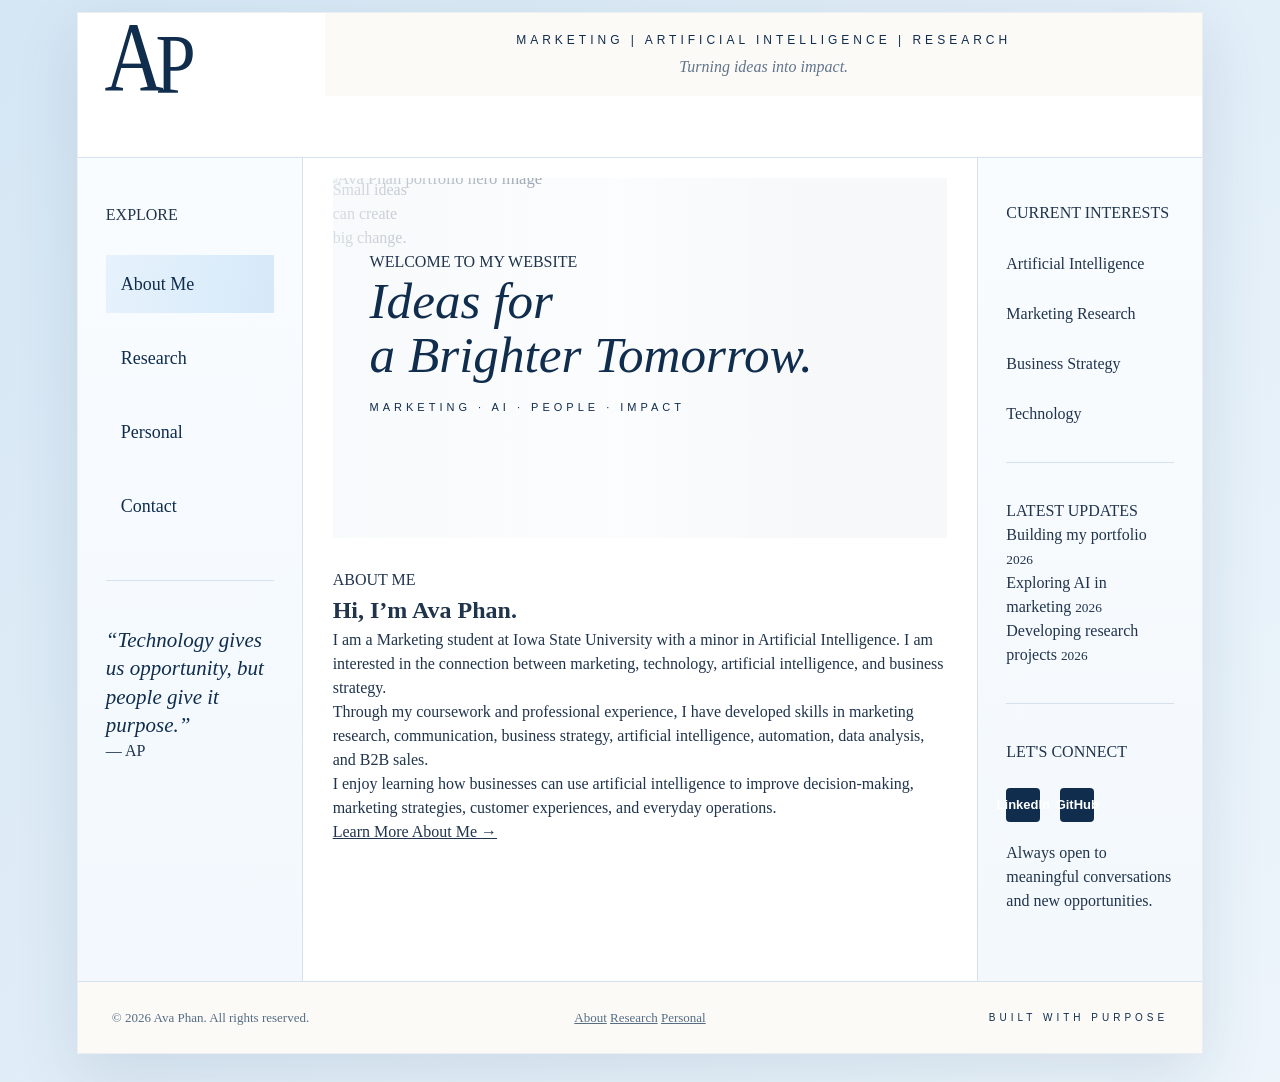
==== index.html @ 017ba095 "Revise index.html for better organization and clarity Refactor index.html to improve structure and c" ====
<!DOCTYPE html>
<html lang="en">

<head>
    <meta charset="UTF-8">

    <meta name="viewport" content="width=device-width, initial-scale=1.0">

    <title>Ava Phan | About Me</title>

    <link rel="stylesheet" href="style.css">
</head>


<body>

    <div class="site-wrapper">


        <!-- HEADER -->

        <header class="site-header">

            <div class="logo-area">

                <a href="index.html" class="ap-logo" aria-label="Ava Phan Home">

                    <span class="logo-a">A</span>
                    <span class="logo-p">P</span>
                    <span class="logo-line"></span>

                </a>

            </div>


            <div class="header-main">

                <div class="header-top">

                    <p class="header-title">
                        MARKETING | ARTIFICIAL INTELLIGENCE | RESEARCH
                    </p>

                    <p class="header-subtitle">
                        Turning ideas into impact.
                    </p>

                </div>


                <div id="navigation"></div>

            </div>

        </header>


        <!-- MAIN THREE COLUMN LAYOUT -->

        <div class="page-grid">


            <!-- LEFT SIDEBAR -->

            <aside class="left-sidebar">

                <div class="sidebar-inner">

                    <p class="sidebar-title">
                        EXPLORE
                    </p>

                    <div class="title-line"></div>


                    <nav class="side-navigation">

                        <a href="index.html" class="side-link current-side-link">
                            About Me
                        </a>

                        <a href="research.html" class="side-link">
                            Research
                        </a>

                        <a href="personal.html" class="side-link">
                            Personal
                        </a>

                        <a href="#contact" class="side-link">
                            Contact
                        </a>

                    </nav>


                    <div class="sidebar-divider"></div>


                    <p class="sidebar-quote">

                        “Technology gives us opportunity,
                        but people give it purpose.”

                    </p>

                    <p class="quote-name">
                        — AP
                    </p>

                </div>

            </aside>


            <!-- MAIN CONTENT -->

            <main class="main-content">


                <!-- HERO -->

                <section class="hero-section reveal">

                    <img
                        src="images/hero.jpg"
                        alt="Ava Phan portfolio hero image"
                        class="hero-image"
                    >


                    <div class="hero-overlay">

                        <p class="hero-small-text">
                            WELCOME TO MY WEBSITE
                        </p>

                        <h1>
                            Ideas for
                            <br>
                            a Brighter Tomorrow.
                        </h1>

                        <p class="hero-keywords">
                            MARKETING · AI · PEOPLE · IMPACT
                        </p>

                    </div>


                    <div class="hero-note">

                        <p>
                            Small ideas
                            <br>
                            can create
                            <br>
                            big change.
                        </p>

                    </div>

                </section>


                <!-- ABOUT -->

                <section class="content-section reveal">

                    <p class="section-label">
                        ABOUT ME
                    </p>

                    <div class="section-line"></div>


                    <h2>
                        Hi, I’m Ava Phan.
                    </h2>


                    <p>

                        I am a Marketing student at Iowa State University
                        with a minor in Artificial Intelligence. I am interested
                        in the connection between marketing, technology,
                        artificial intelligence, and business strategy.

                    </p>


                    <p>

                        Through my coursework and professional experience,
                        I have developed skills in marketing research,
                        communication, business strategy, artificial intelligence,
                        automation, data analysis, and B2B sales.

                    </p>


                    <p>

                        I enjoy learning how businesses can use artificial
                        intelligence to improve decision-making, marketing
                        strategies, customer experiences, and everyday operations.

                    </p>


                    <a href="personal.html" class="main-button">
                        Learn More About Me →
                    </a>

                </section>

            </main>


            <!-- RIGHT SIDEBAR -->

            <aside class="right-sidebar">


                <section class="right-section">

                    <p class="sidebar-title">
                        CURRENT INTERESTS
                    </p>

                    <div class="title-line"></div>


                    <div class="interest-list">

                        <p>Artificial Intelligence</p>

                        <p>Marketing Research</p>

                        <p>Business Strategy</p>

                        <p>Technology</p>

                    </div>

                </section>


                <div class="right-divider"></div>


                <section class="right-section">

                    <p class="sidebar-title">
                        LATEST UPDATES
                    </p>

                    <div class="title-line"></div>


                    <div class="update-item">

                        <span>
                            Building my portfolio
                        </span>

                        <small>
                            2026
                        </small>

                    </div>


                    <div class="update-item">

                        <span>
                            Exploring AI in marketing
                        </span>

                        <small>
                            2026
                        </small>

                    </div>


                    <div class="update-item">

                        <span>
                            Developing research projects
                        </span>

                        <small>
                            2026
                        </small>

                    </div>

                </section>


                <div class="right-divider"></div>


                <section class="right-section" id="contact">

                    <p class="sidebar-title">
                        LET'S CONNECT
                    </p>

                    <div class="title-line"></div>


                    <div class="social-links">

                        <a
                            href="https://www.linkedin.com/in/avaphan"
                            target="_blank">

                            LinkedIn

                        </a>


                        <a
                            href="https://github.com/YOUR-USERNAME"
                            target="_blank">

                            GitHub

                        </a>

                    </div>


                    <p class="connect-message">

                        Always open to meaningful conversations
                        and new opportunities.

                    </p>

                </section>

            </aside>

        </div>


        <!-- FOOTER -->

        <footer class="site-footer">

            <p>
                © 2026 Ava Phan. All rights reserved.
            </p>


            <div class="footer-links">

                <a href="index.html">About</a>

                <a href="research.html">Research</a>

                <a href="personal.html">Personal</a>

            </div>


            <p class="footer-message">
                BUILT WITH PURPOSE
            </p>

        </footer>

    </div>


    <script src="nav.js"></script>

</body>

</html>
---- style.css ----
/* =========================================================
   COLORS
========================================================= */

:root {

    --navy: #15385f;

    --deep-navy: #102d4d;

    --medium-blue: #6d91b2;

    --light-blue: #eaf3fb;

    --pale-blue: #f5f9fd;

    --background-blue: #dcebf7;

    --white: #ffffff;

    --cream: #fbfaf7;

    --text: #20344c;

    --muted-text: #62768b;

    --border: #d5e1ec;

    --gold: #b78950;
}


/* =========================================================
   RESET
========================================================= */

* {
    margin: 0;
    padding: 0;
    box-sizing: border-box;
}


html {
    scroll-behavior: smooth;
}


body {

    background:
        linear-gradient(
            135deg,
            #d5e6f4,
            #edf5fb
        );

    color: var(--text);

    font-family:
        Georgia,
        "Times New Roman",
        serif;

    line-height: 1.5;

    padding: 12px 0 28px;
}


a {
    color: inherit;
}


/* =========================================================
   MAIN CONTAINER

   88% leaves approximately 6% on both sides.
========================================================= */

.site-wrapper {

    width: 88%;

    max-width: 1500px;

    margin: auto;

    background: var(--white);

    border: 1px solid rgba(21, 56, 95, 0.08);

    box-shadow:
        0 20px 60px rgba(28, 67, 105, 0.12);
}


/* =========================================================
   HEADER
========================================================= */

.site-header {

    display: grid;

    grid-template-columns: 22% 78%;

    min-height: 145px;

    border-bottom: 1px solid var(--border);
}


/* =========================================================
   AP LOGO
========================================================= */

.logo-section {

    display: flex;

    align-items: center;

    justify-content: center;

    background: var(--cream);

    border-right: 1px solid var(--border);
}


.ap-logo {

    width: 150px;

    height: 100px;

    position: relative;

    display: block;

    text-decoration: none;

    color: var(--deep-navy);
}


/* A */

.logo-a {

    position: absolute;

    left: 20px;

    top: -5px;

    font-family:
        Georgia,
        "Times New Roman",
        serif;

    font-size: 100px;

    font-weight: 400;

    line-height: 1;

    transform: scaleX(0.82);

    z-index: 2;
}


/* P overlaps the A */

.logo-p {

    position: absolute;

    left: 74px;

    top: 9px;

    font-family:
        Georgia,
        "Times New Roman",
        serif;

    font-size: 85px;

    font-weight: 400;

    line-height: 1;

    transform: scaleX(0.85);

    z-index: 3;
}


/* Decorative gold curve */

.logo-swoosh {

    position: absolute;

    width: 140px;

    height: 35px;

    left: 1px;

    top: 58px;

    border-top: 2px solid var(--gold);

    border-radius: 50%;

    transform: rotate(-5deg);

    z-index: 1;
}


.ap-logo:hover {

    transform: scale(1.03);

    transition: 0.3s ease;
}


/* =========================================================
   HEADER MAIN AREA
========================================================= */

.header-main {

    display: flex;

    flex-direction: column;
}


.header-top {

    min-height: 83px;

    display: flex;

    flex-direction: column;

    align-items: center;

    justify-content: center;

    position: relative;

    background: var(--cream);
}


.header-title {

    display: flex;

    align-items: center;

    justify-content: center;

    gap: 14px;

    font-family:
        Arial,
        Helvetica,
        sans-serif;

    font-size: 12px;

    letter-spacing: 4px;

    color: var(--deep-navy);
}


.divider {
    color: #8999a8;
}


.header-subtitle {

    margin-top: 6px;

    font-size: 16px;

    font-style: italic;

    color: #62758b;
}


/* =========================================================
   MAIN TOP NAVIGATION

   Starts from left and reads naturally left → right
========================================================= */

.top-navigation {

    height: 62px;

    display: flex;

    justify-content: flex-start;

    align-items: stretch;

    background: #ffffff;
}


.nav-link {

    min-width: 175px;

    display: flex;

    align-items: center;

    justify-content: center;

    text-decoration: none;

    color: var(--deep-navy);

    font-size: 17px;

    transition: 0.25s ease;
}


.nav-link:hover {

    background: var(--pale-blue);
}


.nav-link.active {

    background:
        linear-gradient(
            110deg,
            #edf6fd,
            #d9eaf9
        );
}


/* =========================================================
   MAIN THREE-COLUMN LAYOUT
========================================================= */

.page-grid {

    display: grid;

    grid-template-columns:
        20%
        60%
        20%;

    align-items: stretch;
}


/* =========================================================
   LEFT SIDEBAR
========================================================= */

.left-sidebar {

    background:
        linear-gradient(
            180deg,
            #f9fcff,
            #f2f8fd
        );

    border-right: 1px solid var(--border);
}


.sidebar-inner {

    padding: 45px 28px;

    position: sticky;

    top: 20px;
}


.sidebar-label {

    font-family:
        Arial,
        Helvetica,
        sans-serif;

    font-size: 13px;

    letter-spacing: 4px;

    font-weight: 700;

    color: var(--deep-navy);
}


.small-line {

    width: 38px;

    height: 1px;

    margin-top: 17px;

    background: var(--navy);
}


/* =========================================================
   LEFT NAVIGATION

   Links deliberately spread farther apart
========================================================= */

.side-navigation {

    margin-top: 28px;

    display: flex;

    flex-direction: column;

    gap: 16px;
}


.side-link {

    min-height: 58px;

    display: flex;

    align-items: center;

    gap: 20px;

    padding: 13px 15px;

    text-decoration: none;

    color: var(--deep-navy);

    font-size: 18px;

    transition: 0.25s ease;
}


.side-link:hover {

    padding-left: 21px;

    background: #e8f2fb;
}


.side-link.selected {

    background:
        linear-gradient(
            100deg,
            #e6f2fc,
            #d6e9f9
        );
}


.side-icon {

    width: 28px;

    display: flex;

    align-items: center;

    justify-content: center;
}


.side-icon svg {

    width: 23px;

    height: 23px;

    fill: none;

    stroke: var(--navy);

    stroke-width: 1.7;
}


.sidebar-divider {

    height: 1px;

    margin: 45px 0;

    background: var(--border);
}


.sidebar-quote {

    color: var(--deep-navy);

    font-size: 21px;

    line-height: 1.35;

    font-style: italic;
}


.quote-signature {

    margin-top: 18px;

    font-family:
        Arial,
        Helvetica,
        sans-serif;

    letter-spacing: 5px;

    font-size: 12px;

    color: var(--muted-text);
}


/* =========================================================
   MAIN CONTENT
========================================================= */

.main-content {

    padding: 20px 30px 40px;

    background: #ffffff;
}


/* =========================================================
   HERO IMAGE
========================================================= */

.hero-section {

    min-height: 360px;

    position: relative;

    overflow: hidden;

    margin-bottom: 30px;
}


.hero-image {

    position: absolute;

    width: 100%;

    height: 100%;

    object-fit: cover;

    inset: 0;
}


.hero-section::after {

    content: "";

    position: absolute;

    inset: 0;

    background:
        linear-gradient(
            90deg,
            rgba(246, 249, 251, 0.86) 0%,
            rgba(246, 249, 251, 0.48) 47%,
            rgba(14, 39, 65, 0.03) 75%
        );
}


.hero-overlay {

    position: absolute;

    z-index: 2;

    left: 6%;

    top: 20%;

    max-width: 500px;
}


.hero-welcome {

    margin-bottom: 15px;

    font-family:
        Arial,
        Helvetica,
        sans-serif;

    font-size: 12px;

    letter-spacing: 4px;

    color: var(--deep-navy);
}


.hero-overlay h1 {

    color: var(--deep-navy);

    font-size: clamp(37px, 4vw, 55px);

    line-height: 1.05;

    font-weight: 400;

    font-style: italic;
}


.hero-keywords {

    margin-top: 17px;

    font-family:
        Arial,
        Helvetica,
        sans-serif;

    font-size: 11px;

    letter-spacing: 4px;

    color: var(--deep-navy);
}


.hero-quote {

    position: absolute;

    z-index: 3;

    right: 4%;

    top: 28%;

    padding: 23px;

    background: rgba(255, 255, 255, 0.82);

    color: #32445a;

    font-style: italic;

    font-size: 16px;

    backdrop-filter: blur(6px);
}


.hero-quote span {

    display: block;

    width: 30px;

    height: 1px;

    margin-top: 15px;

    background: #64798f;
}


/* =========================================================
   ABOUT CONTENT
========================================================= */

.about-content {

    position: relative;

    padding: 0 5px;
}


.section-eyebrow {

    margin-bottom: 14px;

    font-family:
        Arial,
        Helvetica,
        sans-serif;

    color: var(--deep-navy);

    font-size: 13px;

    font-weight: 700;

    letter-spacing: 4px;
}


.heading-line {

    width: 105px;

    height: 1px;

    margin-bottom: 22px;

    background: var(--navy);
}


.about-content h2 {

    margin-bottom: 15px;

    color: var(--deep-navy);

    font-size: clamp(35px, 4vw, 50px);

    line-height: 1.1;

    font-weight: 500;
}


.about-content p {

    max-width: 830px;

    margin-bottom: 20px;

    color: #2d4057;

    font-size: 18px;

    line-height: 1.55;
}


.learn-button {

    display: inline-flex;

    align-items: center;

    gap: 25px;

    margin-top: 5px;

    padding: 14px 30px;

    background:
        linear-gradient(
            90deg,
            #183d67,
            #275984
        );

    color: white;

    text-decoration: none;

    border-radius: 3px;

    font-size: 17px;

    transition: 0.25s ease;
}


.learn-button:hover {

    transform: translateY(-3px);

    box-shadow:
        0 10px 25px rgba(21, 56, 95, 0.2);
}


.signature {

    position: absolute;

    right: 15px;

    bottom: 3px;

    color: var(--deep-navy);

    font-family:
        "Brush Script MT",
        "Segoe Script",
        cursive;

    font-size: 40px;

    transform: rotate(-7deg);
}


/* =========================================================
   RIGHT SIDEBAR
========================================================= */

.right-sidebar {

    padding: 43px 28px;

    background:
        linear-gradient(
            180deg,
            #f9fcff,
            #f3f8fc
        );

    border-left: 1px solid var(--border);
}


.right-section {

    margin-bottom: 25px;
}


.interest-list {

    display: flex;

    flex-direction: column;

    gap: 26px;

    margin-top: 27px;
}


.interest-item {

    display: flex;

    align-items: center;

    gap: 17px;

    color: var(--deep-navy);

    font-size: 17px;
}


.interest-icon {

    width: 27px;

    color: #1b5486;

    font-family:
        Arial,
        Helvetica,
        sans-serif;

    font-size: 22px;
}


.right-divider {

    height: 1px;

    margin: 36px 0;

    background: var(--border);
}


/* =========================================================
   LATEST UPDATES
========================================================= */

.update {

    display: grid;

    grid-template-columns: 1fr auto;

    gap: 13px;

    margin-top: 22px;

    color: var(--deep-navy);
}


.update p {

    font-size: 16px;

    line-height: 1.3;
}


.update span {

    color: var(--muted-text);

    font-size: 12px;
}


/* =========================================================
   SOCIAL LINKS
========================================================= */

.social-links {

    display: flex;

    gap: 20px;

    margin: 24px 0 19px;
}


.social-links a {

    width: 34px;

    height: 34px;

    display: flex;

    align-items: center;

    justify-content: center;

    background: var(--deep-navy);

    color: white;

    border-radius: 4px;

    font-family:
        Arial,
        Helvetica,
        sans-serif;

    font-size: 13px;

    font-weight: 700;

    text-decoration: none;

    transition: 0.25s ease;
}


.social-links a:hover {

    transform: translateY(-4px);

    background: #3474a8;
}


.connect-text {

    color: var(--muted-text);

    font-size: 14px;

    line-height: 1.45;
}


/* =========================================================
   FOOTER
========================================================= */

.site-footer {

    min-height: 72px;

    padding: 18px 34px;

    display: grid;

    grid-template-columns: 1fr auto 1fr;

    align-items: center;

    gap: 20px;

    border-top: 1px solid var(--border);

    background: var(--cream);

    color: #566d84;

    font-size: 13px;
}


.footer-navigation {

    display: flex;

    align-items: center;

    gap: 13px;
}


.footer-navigation a {

    text-decoration: none;
}


.footer-navigation a:hover {

    color: var(--deep-navy);
}


.footer-message {

    justify-self: end;

    font-family:
        Arial,
        Helvetica,
        sans-serif;

    font-size: 10px;

    letter-spacing: 4px;

    color: var(--deep-navy);
}


/* =========================================================
   SCROLL ANIMATION
========================================================= */

.reveal {

    opacity: 0;

    transform: translateY(25px);

    transition:
        opacity 0.8s ease,
        transform 0.8s ease;
}


.reveal.visible {

    opacity: 1;

    transform: translateY(0);
}


/* =========================================================
   TABLET
========================================================= */

@media screen and (max-width: 1050px) {

    .site-wrapper {
        width: 94%;
    }


    .page-grid {

        grid-template-columns:
            23%
            77%;
    }


    .right-sidebar {
        display: none;
    }


    .header-title {
        letter-spacing: 2px;
    }


    .nav-link {
        min-width: 140px;
    }

}


/* =========================================================
   MOBILE
========================================================= */

@media screen and (max-width: 750px) {

    body {
        padding: 0;
    }


    .site-wrapper {
        width: 100%;
    }


    .site-header {

        grid-template-columns: 1fr;

        min-height: auto;
    }


    .logo-section {

        min-height: 120px;

        border-right: none;

        border-bottom: 1px solid var(--border);
    }


    .header-title {

        flex-wrap: wrap;

        padding: 15px;

        letter-spacing: 2px;
    }


    .top-navigation {

        height: auto;

        display: grid;

        grid-template-columns: repeat(2, 1fr);
    }


    .nav-link {

        min-width: 0;

        padding: 17px;

        border-bottom: 1px solid var(--border);
    }


    .page-grid {

        display: block;
    }


    .left-sidebar {

        border-right: none;

        border-bottom: 1px solid var(--border);
    }


    .sidebar-inner {

        position: static;

        padding: 28px;
    }


    .side-navigation {

        display: grid;

        grid-template-columns: repeat(2, 1fr);

        gap: 10px;
    }


    .sidebar-quote,
    .quote-signature,
    .sidebar-divider {

        display: none;
    }


    .main-content {

        padding: 18px;
    }


    .hero-section {

        min-height: 390px;
    }


    .hero-overlay {

        left: 7%;

        top: 15%;
    }


    .hero-quote {
        display: none;
    }


    .signature {

        position: static;

        margin-top: 25px;
    }


    .site-footer {

        grid-template-columns: 1fr;

        text-align: center;
    }


    .footer-navigation {

        justify-content: center;

        flex-wrap: wrap;
    }


    .footer-message {

        justify-self: center;
    }

}
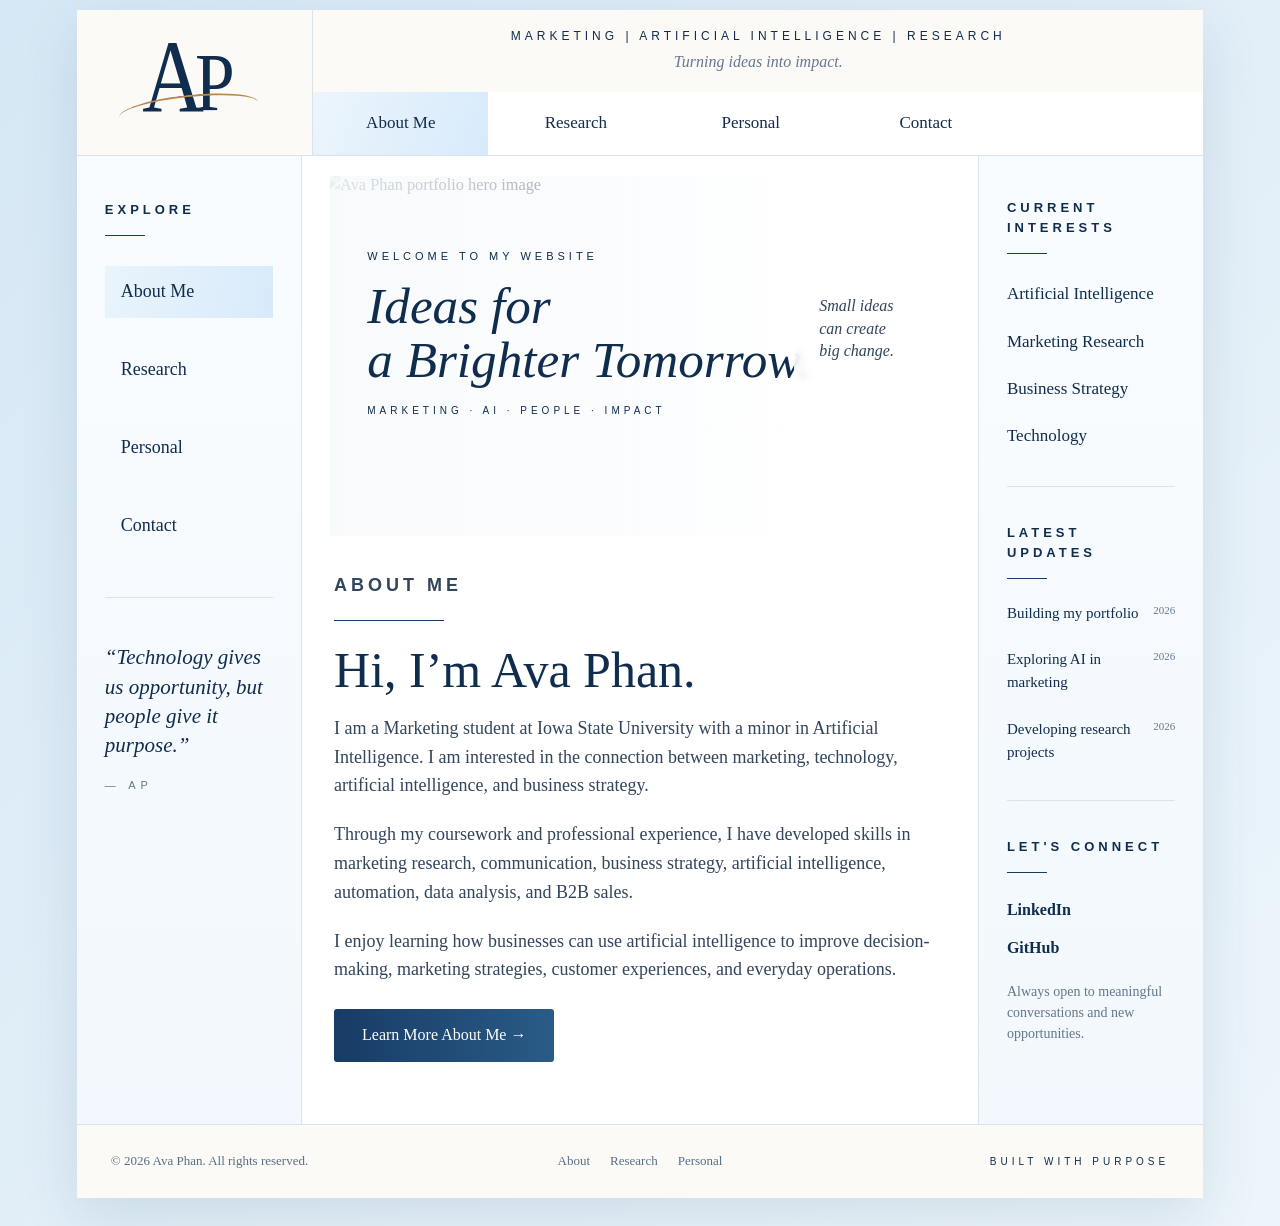
==== commit 83e393a7: "Refactor hero section markup in index.html" ====
--- a/index.html
+++ b/index.html
@@ -121,47 +121,45 @@
 
                 <!-- HERO -->
 
-                <section class="hero-section reveal">
-
-                    <img
-                        src="images/hero.jpg"
-                        alt="Ava Phan portfolio hero image"
-                        class="hero-image"
-                    >
-
-
-                    <div class="hero-overlay">
-
-                        <p class="hero-small-text">
-                            WELCOME TO MY WEBSITE
-                        </p>
-
-                        <h1>
-                            Ideas for
-                            <br>
-                            a Brighter Tomorrow.
-                        </h1>
-
-                        <p class="hero-keywords">
-                            MARKETING · AI · PEOPLE · IMPACT
-                        </p>
-
-                    </div>
-
-
-                    <div class="hero-note">
-
-                        <p>
-                            Small ideas
-                            <br>
-                            can create
-                            <br>
-                            big change.
-                        </p>
-
-                    </div>
-
-                </section>
+<section class="hero-section reveal">
+
+    <img
+        src="images/hero.jpg"
+        alt="Ava Phan portfolio hero image"
+        class="hero-image"
+    >
+
+    <div class="hero-overlay">
+
+        <p class="hero-small-text">
+            WELCOME TO MY WEBSITE
+        </p>
+
+        <h1>
+            Ideas for
+            <br>
+            a Brighter Tomorrow.
+        </h1>
+
+        <p class="hero-keywords">
+            MARKETING · AI · PEOPLE · IMPACT
+        </p>
+
+    </div>
+
+    <div class="hero-note">
+
+        <p>
+            Small ideas
+            <br>
+            can create
+            <br>
+            big change.
+        </p>
+
+    </div>
+
+</section>
 
 
                 <!-- ABOUT -->
--- a/style.css
+++ b/style.css
@@ -3,30 +3,25 @@
 ========================================================= */
 
 :root {
-
-    --navy: #15385f;
-
+    --navy: #173b63;
     --deep-navy: #102d4d;
-
-    --medium-blue: #6d91b2;
-
-    --light-blue: #eaf3fb;
-
-    --pale-blue: #f5f9fd;
-
-    --background-blue: #dcebf7;
+    --blue: #557fa5;
+    --soft-blue: #dfeefa;
+    --very-light-blue: #f3f8fc;
+
+    --page-blue: #d9eaf7;
 
     --white: #ffffff;
 
     --cream: #fbfaf7;
 
-    --text: #20344c;
-
-    --muted-text: #62768b;
-
-    --border: #d5e1ec;
-
-    --gold: #b78950;
+    --text: #263b52;
+
+    --muted: #63778d;
+
+    --border: #d8e3ec;
+
+    --gold: #b8874f;
 }
 
 
@@ -48,51 +43,42 @@
 
 body {
 
-    background:
-        linear-gradient(
-            135deg,
-            #d5e6f4,
-            #edf5fb
-        );
-
-    color: var(--text);
-
     font-family:
         Georgia,
         "Times New Roman",
         serif;
 
-    line-height: 1.5;
-
-    padding: 12px 0 28px;
-}
-
-
-a {
-    color: inherit;
-}
-
-
-/* =========================================================
-   MAIN CONTAINER
-
-   88% leaves approximately 6% on both sides.
+    background:
+        linear-gradient(
+            135deg,
+            #d6e8f5,
+            #edf5fb
+        );
+
+    color: var(--text);
+
+    line-height: 1.55;
+
+    padding: 10px 0 28px;
+}
+
+
+/* =========================================================
+   WEBSITE CONTAINER
 ========================================================= */
 
 .site-wrapper {
 
     width: 88%;
 
-    max-width: 1500px;
-
-    margin: auto;
-
-    background: var(--white);
-
-    border: 1px solid rgba(21, 56, 95, 0.08);
+    max-width: 1450px;
+
+    margin: 0 auto;
+
+    background: white;
 
     box-shadow:
-        0 20px 60px rgba(28, 67, 105, 0.12);
+        0 18px 55px rgba(25, 62, 95, 0.12);
 }
 
 
@@ -104,7 +90,7 @@
 
     display: grid;
 
-    grid-template-columns: 22% 78%;
+    grid-template-columns: 21% 79%;
 
     min-height: 145px;
 
@@ -116,161 +102,133 @@
    AP LOGO
 ========================================================= */
 
-.logo-section {
+.logo-area {
 
     display: flex;
 
+    justify-content: center;
+
     align-items: center;
 
+    background: var(--cream);
+
+    border-right: 1px solid var(--border);
+}
+
+
+.ap-logo {
+
+    width: 155px;
+
+    height: 110px;
+
+    position: relative;
+
+    display: block;
+
+    color: var(--deep-navy);
+
+    text-decoration: none;
+
+    transition: transform 0.25s ease;
+}
+
+
+.ap-logo:hover {
+
+    transform: scale(1.04);
+}
+
+
+.logo-a {
+
+    position: absolute;
+
+    left: 19px;
+
+    top: -2px;
+
+    font-size: 103px;
+
+    line-height: 1;
+
+    font-weight: 400;
+
+    transform: scaleX(0.83);
+}
+
+
+.logo-p {
+
+    position: absolute;
+
+    left: 75px;
+
+    top: 14px;
+
+    font-size: 82px;
+
+    line-height: 1;
+
+    font-weight: 400;
+
+    transform: scaleX(0.87);
+}
+
+
+.logo-line {
+
+    position: absolute;
+
+    width: 140px;
+
+    height: 30px;
+
+    left: 2px;
+
+    top: 67px;
+
+    border-top: 2px solid var(--gold);
+
+    border-radius: 50%;
+
+    transform: rotate(-6deg);
+}
+
+
+/* =========================================================
+   HEADER TOP
+========================================================= */
+
+.header-main {
+
+    display: flex;
+
+    flex-direction: column;
+}
+
+
+.header-top {
+
+    min-height: 82px;
+
+    display: flex;
+
+    flex-direction: column;
+
+    align-items: center;
+
     justify-content: center;
 
     background: var(--cream);
 
-    border-right: 1px solid var(--border);
-}
-
-
-.ap-logo {
-
-    width: 150px;
-
-    height: 100px;
-
-    position: relative;
-
-    display: block;
-
-    text-decoration: none;
-
-    color: var(--deep-navy);
-}
-
-
-/* A */
-
-.logo-a {
-
-    position: absolute;
-
-    left: 20px;
-
-    top: -5px;
-
-    font-family:
-        Georgia,
-        "Times New Roman",
-        serif;
-
-    font-size: 100px;
-
-    font-weight: 400;
-
-    line-height: 1;
-
-    transform: scaleX(0.82);
-
-    z-index: 2;
-}
-
-
-/* P overlaps the A */
-
-.logo-p {
-
-    position: absolute;
-
-    left: 74px;
-
-    top: 9px;
-
-    font-family:
-        Georgia,
-        "Times New Roman",
-        serif;
-
-    font-size: 85px;
-
-    font-weight: 400;
-
-    line-height: 1;
-
-    transform: scaleX(0.85);
-
-    z-index: 3;
-}
-
-
-/* Decorative gold curve */
-
-.logo-swoosh {
-
-    position: absolute;
-
-    width: 140px;
-
-    height: 35px;
-
-    left: 1px;
-
-    top: 58px;
-
-    border-top: 2px solid var(--gold);
-
-    border-radius: 50%;
-
-    transform: rotate(-5deg);
-
-    z-index: 1;
-}
-
-
-.ap-logo:hover {
-
-    transform: scale(1.03);
-
-    transition: 0.3s ease;
-}
-
-
-/* =========================================================
-   HEADER MAIN AREA
-========================================================= */
-
-.header-main {
-
-    display: flex;
-
-    flex-direction: column;
-}
-
-
-.header-top {
-
-    min-height: 83px;
-
-    display: flex;
-
-    flex-direction: column;
-
-    align-items: center;
-
-    justify-content: center;
-
-    position: relative;
-
-    background: var(--cream);
+    text-align: center;
 }
 
 
 .header-title {
 
-    display: flex;
-
-    align-items: center;
-
-    justify-content: center;
-
-    gap: 14px;
+    color: var(--deep-navy);
 
     font-family:
         Arial,
@@ -280,49 +238,40 @@
     font-size: 12px;
 
     letter-spacing: 4px;
-
-    color: var(--deep-navy);
-}
-
-
-.divider {
-    color: #8999a8;
 }
 
 
 .header-subtitle {
 
-    margin-top: 6px;
+    margin-top: 5px;
 
     font-size: 16px;
 
+    color: #66798e;
+
     font-style: italic;
-
-    color: #62758b;
-}
-
-
-/* =========================================================
-   MAIN TOP NAVIGATION
-
-   Starts from left and reads naturally left → right
+}
+
+
+/* =========================================================
+   TOP NAVIGATION
 ========================================================= */
 
 .top-navigation {
 
-    height: 62px;
+    min-height: 63px;
 
     display: flex;
 
+    align-items: stretch;
+
     justify-content: flex-start;
 
-    align-items: stretch;
-
-    background: #ffffff;
-}
-
-
-.nav-link {
+    background: white;
+}
+
+
+.top-navigation a {
 
     min-width: 175px;
 
@@ -338,29 +287,31 @@
 
     font-size: 17px;
 
-    transition: 0.25s ease;
-}
-
-
-.nav-link:hover {
-
-    background: var(--pale-blue);
-}
-
-
-.nav-link.active {
+    transition:
+        background 0.25s ease,
+        padding 0.25s ease;
+}
+
+
+.top-navigation a:hover {
+
+    background: #eff6fc;
+}
+
+
+.top-navigation a.current-link {
 
     background:
         linear-gradient(
             110deg,
-            #edf6fd,
-            #d9eaf9
+            #ecf5fc,
+            #d7eafb
         );
 }
 
 
 /* =========================================================
-   MAIN THREE-COLUMN LAYOUT
+   PAGE GRID
 ========================================================= */
 
 .page-grid {
@@ -371,8 +322,6 @@
         20%
         60%
         20%;
-
-    align-items: stretch;
 }
 
 
@@ -395,7 +344,7 @@
 
 .sidebar-inner {
 
-    padding: 45px 28px;
+    padding: 44px 28px;
 
     position: sticky;
 
@@ -403,7 +352,9 @@
 }
 
 
-.sidebar-label {
+.sidebar-title {
+
+    color: var(--deep-navy);
 
     font-family:
         Arial,
@@ -412,111 +363,79 @@
 
     font-size: 13px;
 
+    font-weight: 700;
+
     letter-spacing: 4px;
-
-    font-weight: 700;
-
-    color: var(--deep-navy);
-}
-
-
-.small-line {
-
-    width: 38px;
+}
+
+
+.title-line {
+
+    width: 40px;
 
     height: 1px;
 
-    margin-top: 17px;
+    margin-top: 15px;
 
     background: var(--navy);
 }
 
 
 /* =========================================================
-   LEFT NAVIGATION
-
-   Links deliberately spread farther apart
+   SIDE NAVIGATION
 ========================================================= */
 
 .side-navigation {
 
-    margin-top: 28px;
+    margin-top: 30px;
 
     display: flex;
 
     flex-direction: column;
 
-    gap: 16px;
+    gap: 26px;
 }
 
 
 .side-link {
 
-    min-height: 58px;
+    min-height: 52px;
 
     display: flex;
 
     align-items: center;
 
-    gap: 20px;
-
-    padding: 13px 15px;
+    padding: 12px 16px;
+
+    color: var(--deep-navy);
+
+    font-size: 18px;
 
     text-decoration: none;
 
-    color: var(--deep-navy);
-
-    font-size: 18px;
-
     transition: 0.25s ease;
 }
 
 
 .side-link:hover {
 
-    padding-left: 21px;
-
-    background: #e8f2fb;
-}
-
-
-.side-link.selected {
+    background: #eaf4fc;
+
+    padding-left: 23px;
+}
+
+
+.current-side-link {
 
     background:
         linear-gradient(
             100deg,
-            #e6f2fc,
-            #d6e9f9
+            #e9f4fc,
+            #d8eafa
         );
 }
 
 
-.side-icon {
-
-    width: 28px;
-
-    display: flex;
-
-    align-items: center;
-
-    justify-content: center;
-}
-
-
-.side-icon svg {
-
-    width: 23px;
-
-    height: 23px;
-
-    fill: none;
-
-    stroke: var(--navy);
-
-    stroke-width: 1.7;
-}
-
-
 .sidebar-divider {
 
     height: 1px;
@@ -533,26 +452,26 @@
 
     font-size: 21px;
 
-    line-height: 1.35;
-
     font-style: italic;
-}
-
-
-.quote-signature {
-
-    margin-top: 18px;
+
+    line-height: 1.4;
+}
+
+
+.quote-name {
+
+    margin-top: 16px;
+
+    color: var(--muted);
 
     font-family:
         Arial,
         Helvetica,
         sans-serif;
 
+    font-size: 11px;
+
     letter-spacing: 5px;
-
-    font-size: 12px;
-
-    color: var(--muted-text);
 }
 
 
@@ -562,25 +481,25 @@
 
 .main-content {
 
-    padding: 20px 30px 40px;
-
-    background: #ffffff;
-}
-
-
-/* =========================================================
-   HERO IMAGE
+    padding: 20px 28px 42px;
+
+    background: white;
+}
+
+
+/* =========================================================
+   HERO
 ========================================================= */
 
 .hero-section {
 
+    position: relative;
+
     min-height: 360px;
 
-    position: relative;
-
     overflow: hidden;
 
-    margin-bottom: 30px;
+    margin-bottom: 32px;
 }
 
 
@@ -588,13 +507,15 @@
 
     position: absolute;
 
+    inset: 0;
+
     width: 100%;
 
     height: 100%;
 
     object-fit: cover;
 
-    inset: 0;
+    transform: scale(1.02);
 }
 
 
@@ -609,9 +530,9 @@
     background:
         linear-gradient(
             90deg,
-            rgba(246, 249, 251, 0.86) 0%,
-            rgba(246, 249, 251, 0.48) 47%,
-            rgba(14, 39, 65, 0.03) 75%
+            rgba(247, 250, 252, 0.88) 0%,
+            rgba(247, 250, 252, 0.56) 48%,
+            rgba(255, 255, 255, 0.04) 75%
         );
 }
 
@@ -620,30 +541,28 @@
 
     position: absolute;
 
-    z-index: 2;
+    z-index: 3;
+
+    top: 20%;
 
     left: 6%;
-
-    top: 20%;
-
-    max-width: 500px;
-}
-
-
-.hero-welcome {
-
-    margin-bottom: 15px;
+}
+
+
+.hero-small-text {
+
+    margin-bottom: 14px;
+
+    color: var(--deep-navy);
 
     font-family:
         Arial,
         Helvetica,
         sans-serif;
 
-    font-size: 12px;
+    font-size: 11px;
 
     letter-spacing: 4px;
-
-    color: var(--deep-navy);
 }
 
 
@@ -651,7 +570,7 @@
 
     color: var(--deep-navy);
 
-    font-size: clamp(37px, 4vw, 55px);
+    font-size: clamp(39px, 4vw, 56px);
 
     line-height: 1.05;
 
@@ -663,82 +582,68 @@
 
 .hero-keywords {
 
-    margin-top: 17px;
+    margin-top: 16px;
+
+    color: var(--deep-navy);
 
     font-family:
         Arial,
         Helvetica,
         sans-serif;
 
-    font-size: 11px;
+    font-size: 10px;
 
     letter-spacing: 4px;
-
-    color: var(--deep-navy);
-}
-
-
-.hero-quote {
+}
+
+
+.hero-note {
 
     position: absolute;
 
-    z-index: 3;
-
-    right: 4%;
-
-    top: 28%;
-
-    padding: 23px;
+    z-index: 4;
+
+    right: 5%;
+
+    top: 27%;
+
+    padding: 22px 25px;
 
     background: rgba(255, 255, 255, 0.82);
 
-    color: #32445a;
+    backdrop-filter: blur(5px);
+
+    color: #30445a;
+
+    font-size: 16px;
 
     font-style: italic;
 
-    font-size: 16px;
-
-    backdrop-filter: blur(6px);
-}
-
-
-.hero-quote span {
-
-    display: block;
-
-    width: 30px;
-
-    height: 1px;
-
-    margin-top: 15px;
-
-    background: #64798f;
-}
-
-
-/* =========================================================
-   ABOUT CONTENT
-========================================================= */
-
-.about-content {
+    line-height: 1.4;
+}
+
+
+/* =========================================================
+   MAIN TEXT
+========================================================= */
+
+.content-section {
 
     position: relative;
 
-    padding: 0 5px;
-}
-
-
-.section-eyebrow {
-
-    margin-bottom: 14px;
+    padding: 3px 4px 20px;
+}
+
+
+.section-label {
+
+    color: var(--deep-navy);
 
     font-family:
         Arial,
         Helvetica,
         sans-serif;
 
-    color: var(--deep-navy);
-
     font-size: 13px;
 
     font-weight: 700;
@@ -747,63 +652,59 @@
 }
 
 
-.heading-line {
-
-    width: 105px;
+.section-line {
+
+    width: 110px;
 
     height: 1px;
 
-    margin-bottom: 22px;
+    margin: 15px 0 22px;
 
     background: var(--navy);
 }
 
 
-.about-content h2 {
-
-    margin-bottom: 15px;
-
-    color: var(--deep-navy);
-
-    font-size: clamp(35px, 4vw, 50px);
-
-    line-height: 1.1;
+.content-section h2 {
+
+    margin-bottom: 17px;
+
+    color: var(--deep-navy);
+
+    font-size: clamp(36px, 4vw, 50px);
+
+    line-height: 1.08;
 
     font-weight: 500;
 }
 
 
-.about-content p {
-
-    max-width: 830px;
+.content-section > p {
+
+    max-width: 850px;
 
     margin-bottom: 20px;
 
-    color: #2d4057;
-
     font-size: 18px;
 
-    line-height: 1.55;
-}
-
-
-.learn-button {
-
-    display: inline-flex;
-
-    align-items: center;
-
-    gap: 25px;
+    line-height: 1.6;
+
+    color: #31455c;
+}
+
+
+.main-button {
+
+    display: inline-block;
 
     margin-top: 5px;
 
-    padding: 14px 30px;
+    padding: 14px 28px;
 
     background:
         linear-gradient(
             90deg,
-            #183d67,
-            #275984
+            #173c65,
+            #2a5b87
         );
 
     color: white;
@@ -812,39 +713,138 @@
 
     border-radius: 3px;
 
-    font-size: 17px;
+    font-size: 16px;
 
     transition: 0.25s ease;
 }
 
 
-.learn-button:hover {
+.main-button:hover {
 
     transform: translateY(-3px);
 
     box-shadow:
-        0 10px 25px rgba(21, 56, 95, 0.2);
-}
-
-
-.signature {
-
-    position: absolute;
-
-    right: 15px;
-
-    bottom: 3px;
-
-    color: var(--deep-navy);
+        0 10px 25px rgba(23, 59, 99, 0.18);
+}
+
+
+/* =========================================================
+   PROJECT CARDS
+========================================================= */
+
+.project-list {
+
+    display: grid;
+
+    grid-template-columns: 1fr;
+
+    gap: 20px;
+
+    margin-top: 38px;
+}
+
+
+.project-card {
+
+    padding: 28px;
+
+    background: #f7fafc;
+
+    border: 1px solid var(--border);
+
+    transition: 0.25s ease;
+}
+
+
+.project-card:hover {
+
+    transform: translateY(-4px);
+
+    box-shadow:
+        0 12px 28px rgba(22, 55, 88, 0.08);
+}
+
+
+.project-number {
+
+    margin-bottom: 10px;
+
+    color: var(--blue);
 
     font-family:
-        "Brush Script MT",
-        "Segoe Script",
-        cursive;
-
-    font-size: 40px;
-
-    transform: rotate(-7deg);
+        Arial,
+        Helvetica,
+        sans-serif;
+
+    font-size: 11px;
+
+    letter-spacing: 3px;
+}
+
+
+.project-card h3 {
+
+    margin-bottom: 10px;
+
+    color: var(--deep-navy);
+
+    font-size: 24px;
+}
+
+
+.project-card p {
+
+    color: #53687d;
+
+    font-size: 16px;
+
+    line-height: 1.55;
+}
+
+
+/* =========================================================
+   PERSONAL CARDS
+========================================================= */
+
+.personal-grid {
+
+    display: grid;
+
+    grid-template-columns: repeat(3, 1fr);
+
+    gap: 18px;
+
+    margin-top: 38px;
+}
+
+
+.personal-card {
+
+    padding: 26px;
+
+    background: #f5f9fd;
+
+    border: 1px solid var(--border);
+}
+
+
+.personal-card h3 {
+
+    margin-bottom: 12px;
+
+    color: var(--deep-navy);
+
+    font-size: 22px;
+}
+
+
+.personal-card p {
+
+    color: #586c80;
+
+    font-size: 15px;
+
+    line-height: 1.55;
 }
 
 
@@ -854,13 +854,13 @@
 
 .right-sidebar {
 
-    padding: 43px 28px;
+    padding: 42px 28px;
 
     background:
         linear-gradient(
             180deg,
             #f9fcff,
-            #f3f8fc
+            #f2f8fd
         );
 
     border-left: 1px solid var(--border);
@@ -875,218 +875,177 @@
 
 .interest-list {
 
+    margin-top: 27px;
+
     display: flex;
 
     flex-direction: column;
 
-    gap: 26px;
-
-    margin-top: 27px;
-}
-
-
-.interest-item {
+    gap: 21px;
+}
+
+
+.interest-list p {
+
+    color: var(--deep-navy);
+
+    font-size: 17px;
+}
+
+
+.right-divider {
+
+    height: 1px;
+
+    margin: 36px 0;
+
+    background: var(--border);
+}
+
+
+/* =========================================================
+   UPDATES
+========================================================= */
+
+.update-item {
+
+    display: grid;
+
+    grid-template-columns: 1fr auto;
+
+    gap: 14px;
+
+    margin-top: 23px;
+}
+
+
+.update-item span {
+
+    color: var(--deep-navy);
+
+    font-size: 15px;
+}
+
+
+.update-item small {
+
+    color: var(--muted);
+
+    font-size: 11px;
+}
+
+
+/* =========================================================
+   CONNECT
+========================================================= */
+
+.social-links {
 
     display: flex;
 
+    flex-direction: column;
+
+    gap: 13px;
+
+    margin-top: 25px;
+}
+
+
+.social-links a {
+
+    color: var(--deep-navy);
+
+    text-decoration: none;
+
+    font-weight: 600;
+}
+
+
+.social-links a:hover {
+
+    color: var(--blue);
+}
+
+
+.connect-message {
+
+    margin-top: 20px;
+
+    color: var(--muted);
+
+    font-size: 14px;
+
+    line-height: 1.5;
+}
+
+
+/* =========================================================
+   FOOTER
+========================================================= */
+
+.site-footer {
+
+    min-height: 74px;
+
+    padding: 18px 34px;
+
+    display: grid;
+
+    grid-template-columns:
+        1fr
+        auto
+        1fr;
+
     align-items: center;
 
-    gap: 17px;
-
-    color: var(--deep-navy);
-
-    font-size: 17px;
-}
-
-
-.interest-icon {
-
-    width: 27px;
-
-    color: #1b5486;
+    gap: 20px;
+
+    background: var(--cream);
+
+    border-top: 1px solid var(--border);
+
+    color: #596f84;
+
+    font-size: 13px;
+}
+
+
+.footer-links {
+
+    display: flex;
+
+    gap: 20px;
+}
+
+
+.footer-links a {
+
+    color: #596f84;
+
+    text-decoration: none;
+}
+
+
+.footer-links a:hover {
+
+    color: var(--deep-navy);
+}
+
+
+.footer-message {
+
+    justify-self: end;
+
+    color: var(--deep-navy);
 
     font-family:
         Arial,
         Helvetica,
         sans-serif;
 
-    font-size: 22px;
-}
-
-
-.right-divider {
-
-    height: 1px;
-
-    margin: 36px 0;
-
-    background: var(--border);
-}
-
-
-/* =========================================================
-   LATEST UPDATES
-========================================================= */
-
-.update {
-
-    display: grid;
-
-    grid-template-columns: 1fr auto;
-
-    gap: 13px;
-
-    margin-top: 22px;
-
-    color: var(--deep-navy);
-}
-
-
-.update p {
-
-    font-size: 16px;
-
-    line-height: 1.3;
-}
-
-
-.update span {
-
-    color: var(--muted-text);
-
-    font-size: 12px;
-}
-
-
-/* =========================================================
-   SOCIAL LINKS
-========================================================= */
-
-.social-links {
-
-    display: flex;
-
-    gap: 20px;
-
-    margin: 24px 0 19px;
-}
-
-
-.social-links a {
-
-    width: 34px;
-
-    height: 34px;
-
-    display: flex;
-
-    align-items: center;
-
-    justify-content: center;
-
-    background: var(--deep-navy);
-
-    color: white;
-
-    border-radius: 4px;
-
-    font-family:
-        Arial,
-        Helvetica,
-        sans-serif;
-
-    font-size: 13px;
-
-    font-weight: 700;
-
-    text-decoration: none;
-
-    transition: 0.25s ease;
-}
-
-
-.social-links a:hover {
-
-    transform: translateY(-4px);
-
-    background: #3474a8;
-}
-
-
-.connect-text {
-
-    color: var(--muted-text);
-
-    font-size: 14px;
-
-    line-height: 1.45;
-}
-
-
-/* =========================================================
-   FOOTER
-========================================================= */
-
-.site-footer {
-
-    min-height: 72px;
-
-    padding: 18px 34px;
-
-    display: grid;
-
-    grid-template-columns: 1fr auto 1fr;
-
-    align-items: center;
-
-    gap: 20px;
-
-    border-top: 1px solid var(--border);
-
-    background: var(--cream);
-
-    color: #566d84;
-
-    font-size: 13px;
-}
-
-
-.footer-navigation {
-
-    display: flex;
-
-    align-items: center;
-
-    gap: 13px;
-}
-
-
-.footer-navigation a {
-
-    text-decoration: none;
-}
-
-
-.footer-navigation a:hover {
-
-    color: var(--deep-navy);
-}
-
-
-.footer-message {
-
-    justify-self: end;
-
-    font-family:
-        Arial,
-        Helvetica,
-        sans-serif;
-
     font-size: 10px;
 
     letter-spacing: 4px;
-
-    color: var(--deep-navy);
 }
 
 
@@ -1101,8 +1060,8 @@
     transform: translateY(25px);
 
     transition:
-        opacity 0.8s ease,
-        transform 0.8s ease;
+        opacity 0.75s ease,
+        transform 0.75s ease;
 }
 
 
@@ -1128,23 +1087,26 @@
     .page-grid {
 
         grid-template-columns:
-            23%
-            77%;
+            24%
+            76%;
     }
 
 
     .right-sidebar {
+
         display: none;
     }
 
 
-    .header-title {
-        letter-spacing: 2px;
-    }
-
-
-    .nav-link {
-        min-width: 140px;
+    .top-navigation a {
+
+        min-width: 135px;
+    }
+
+
+    .personal-grid {
+
+        grid-template-columns: 1fr;
     }
 
 }
@@ -1154,7 +1116,7 @@
    MOBILE
 ========================================================= */
 
-@media screen and (max-width: 750px) {
+@media screen and (max-width: 760px) {
 
     body {
         padding: 0;
@@ -1169,12 +1131,10 @@
     .site-header {
 
         grid-template-columns: 1fr;
-
-        min-height: auto;
-    }
-
-
-    .logo-section {
+    }
+
+
+    .logo-area {
 
         min-height: 120px;
 
@@ -1186,120 +1146,113 @@
 
     .header-title {
 
+        padding: 0 20px;
+
+        letter-spacing: 2px;
+
+        line-height: 1.7;
+    }
+
+
+    .top-navigation {
+
+        display: grid;
+
+        grid-template-columns:
+            repeat(2, 1fr);
+    }
+
+
+    .top-navigation a {
+
+        min-width: auto;
+
+        padding: 16px;
+    }
+
+
+    .page-grid {
+
+        display: block;
+    }
+
+
+    .left-sidebar {
+
+        border-right: none;
+
+        border-bottom: 1px solid var(--border);
+    }
+
+
+    .sidebar-inner {
+
+        position: static;
+
+        padding: 28px;
+    }
+
+
+    .side-navigation {
+
+        display: grid;
+
+        grid-template-columns:
+            repeat(2, 1fr);
+
+        gap: 10px;
+    }
+
+
+    .sidebar-divider,
+    .sidebar-quote,
+    .quote-name {
+
+        display: none;
+    }
+
+
+    .main-content {
+
+        padding: 16px;
+    }
+
+
+    .hero-section {
+
+        min-height: 390px;
+    }
+
+
+    .hero-note {
+
+        display: none;
+    }
+
+
+    .right-sidebar {
+
+        display: block;
+
+        border-left: none;
+
+        border-top: 1px solid var(--border);
+    }
+
+
+    .site-footer {
+
+        grid-template-columns: 1fr;
+
+        text-align: center;
+    }
+
+
+    .footer-links {
+
+        justify-content: center;
+
         flex-wrap: wrap;
-
-        padding: 15px;
-
-        letter-spacing: 2px;
-    }
-
-
-    .top-navigation {
-
-        height: auto;
-
-        display: grid;
-
-        grid-template-columns: repeat(2, 1fr);
-    }
-
-
-    .nav-link {
-
-        min-width: 0;
-
-        padding: 17px;
-
-        border-bottom: 1px solid var(--border);
-    }
-
-
-    .page-grid {
-
-        display: block;
-    }
-
-
-    .left-sidebar {
-
-        border-right: none;
-
-        border-bottom: 1px solid var(--border);
-    }
-
-
-    .sidebar-inner {
-
-        position: static;
-
-        padding: 28px;
-    }
-
-
-    .side-navigation {
-
-        display: grid;
-
-        grid-template-columns: repeat(2, 1fr);
-
-        gap: 10px;
-    }
-
-
-    .sidebar-quote,
-    .quote-signature,
-    .sidebar-divider {
-
-        display: none;
-    }
-
-
-    .main-content {
-
-        padding: 18px;
-    }
-
-
-    .hero-section {
-
-        min-height: 390px;
-    }
-
-
-    .hero-overlay {
-
-        left: 7%;
-
-        top: 15%;
-    }
-
-
-    .hero-quote {
-        display: none;
-    }
-
-
-    .signature {
-
-        position: static;
-
-        margin-top: 25px;
-    }
-
-
-    .site-footer {
-
-        grid-template-columns: 1fr;
-
-        text-align: center;
-    }
-
-
-    .footer-navigation {
-
-        justify-content: center;
-
-        flex-wrap: wrap;
     }
 
 
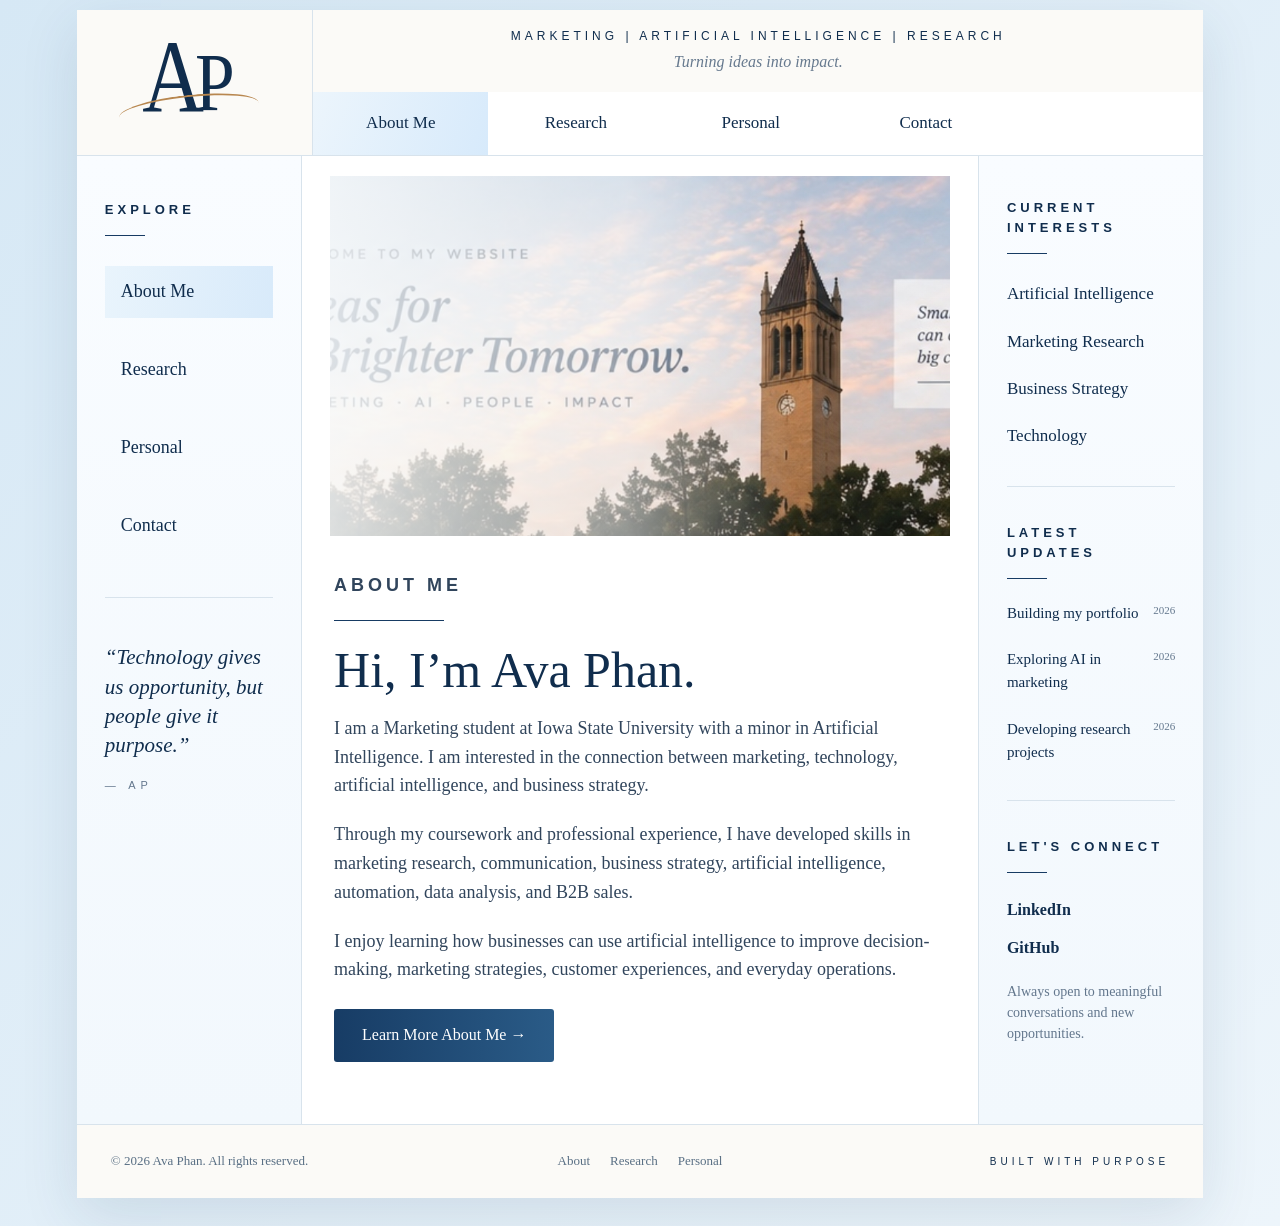
==== commit 7dc55118: "Update hero image alt text and remove sections Updated alt text for hero image and removed hero over" ====
--- a/index.html
+++ b/index.html
@@ -125,39 +125,9 @@
 
     <img
         src="images/hero.jpg"
-        alt="Ava Phan portfolio hero image"
+        alt="Iowa State University Campanile"
         class="hero-image"
     >
-
-    <div class="hero-overlay">
-
-        <p class="hero-small-text">
-            WELCOME TO MY WEBSITE
-        </p>
-
-        <h1>
-            Ideas for
-            <br>
-            a Brighter Tomorrow.
-        </h1>
-
-        <p class="hero-keywords">
-            MARKETING · AI · PEOPLE · IMPACT
-        </p>
-
-    </div>
-
-    <div class="hero-note">
-
-        <p>
-            Small ideas
-            <br>
-            can create
-            <br>
-            big change.
-        </p>
-
-    </div>
 
 </section>
 
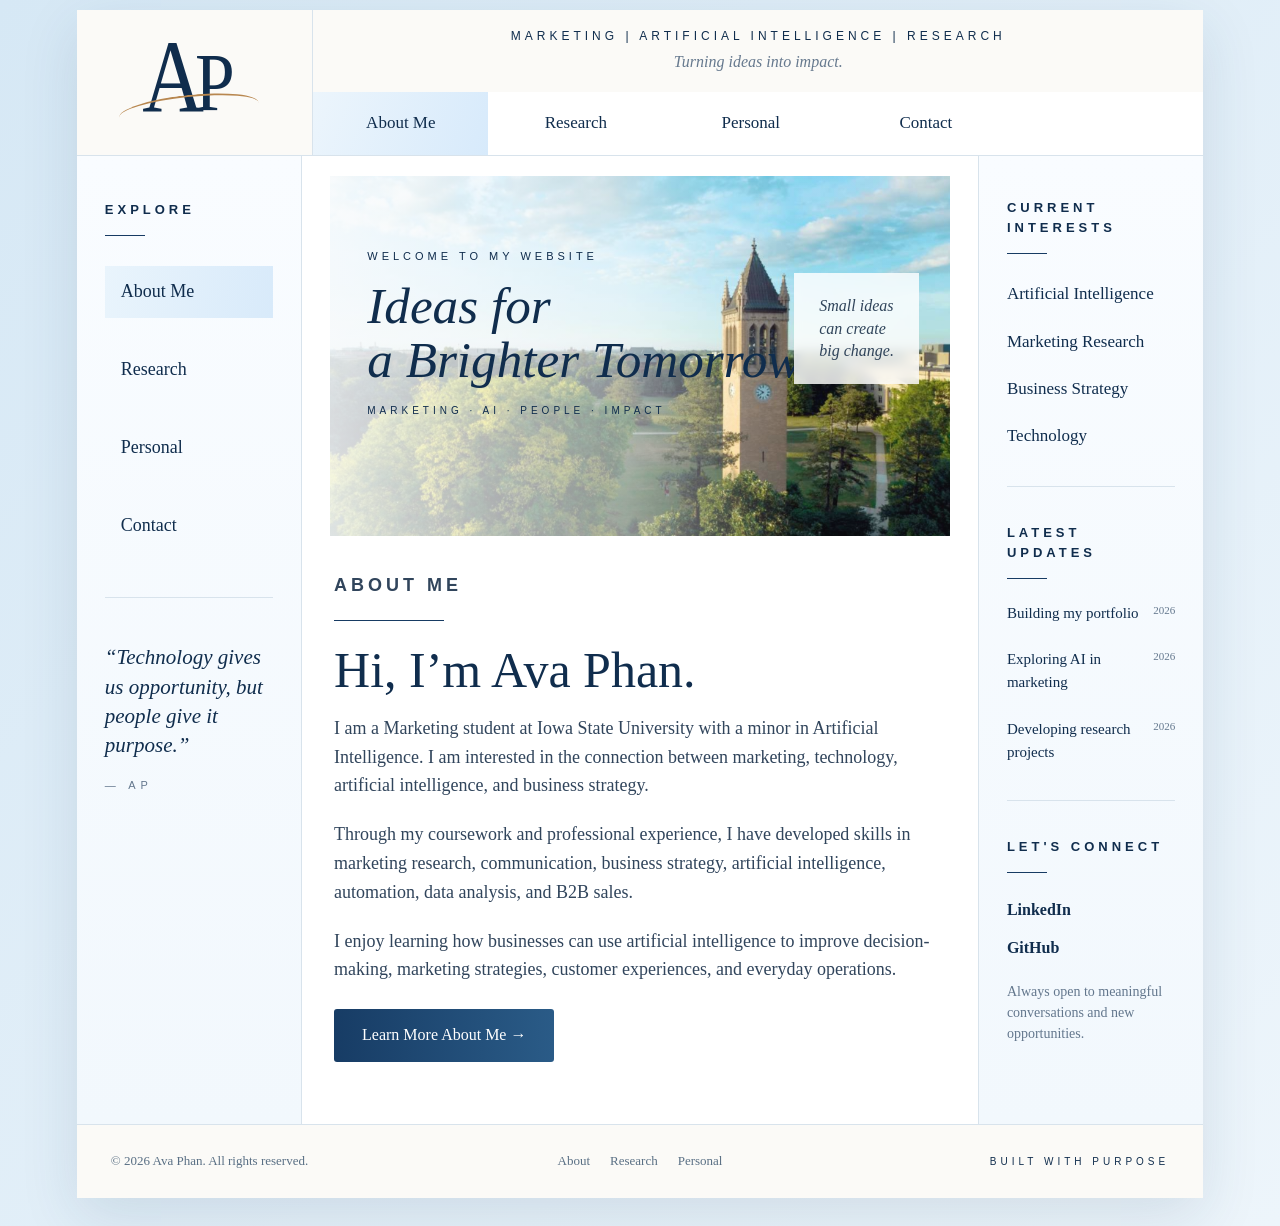
==== commit 4a435065: "Revise hero section content and alt text Updated hero section with new alt text and added overlay co" ====
--- a/index.html
+++ b/index.html
@@ -125,9 +125,40 @@
 
     <img
         src="images/hero.jpg"
-        alt="Iowa State University Campanile"
+        alt="Ava Phan portfolio hero image"
         class="hero-image"
     >
+
+    <div class="hero-overlay">
+
+        <p class="hero-small-text">
+            WELCOME TO MY WEBSITE
+        </p>
+
+        <h1>
+            Ideas for
+            <br>
+            a Brighter Tomorrow.
+        </h1>
+
+        <p class="hero-keywords">
+            MARKETING · AI · PEOPLE · IMPACT
+        </p>
+
+    </div>
+
+
+    <div class="hero-note">
+
+        <p>
+            Small ideas
+            <br>
+            can create
+            <br>
+            big change.
+        </p>
+
+    </div>
 
 </section>
 
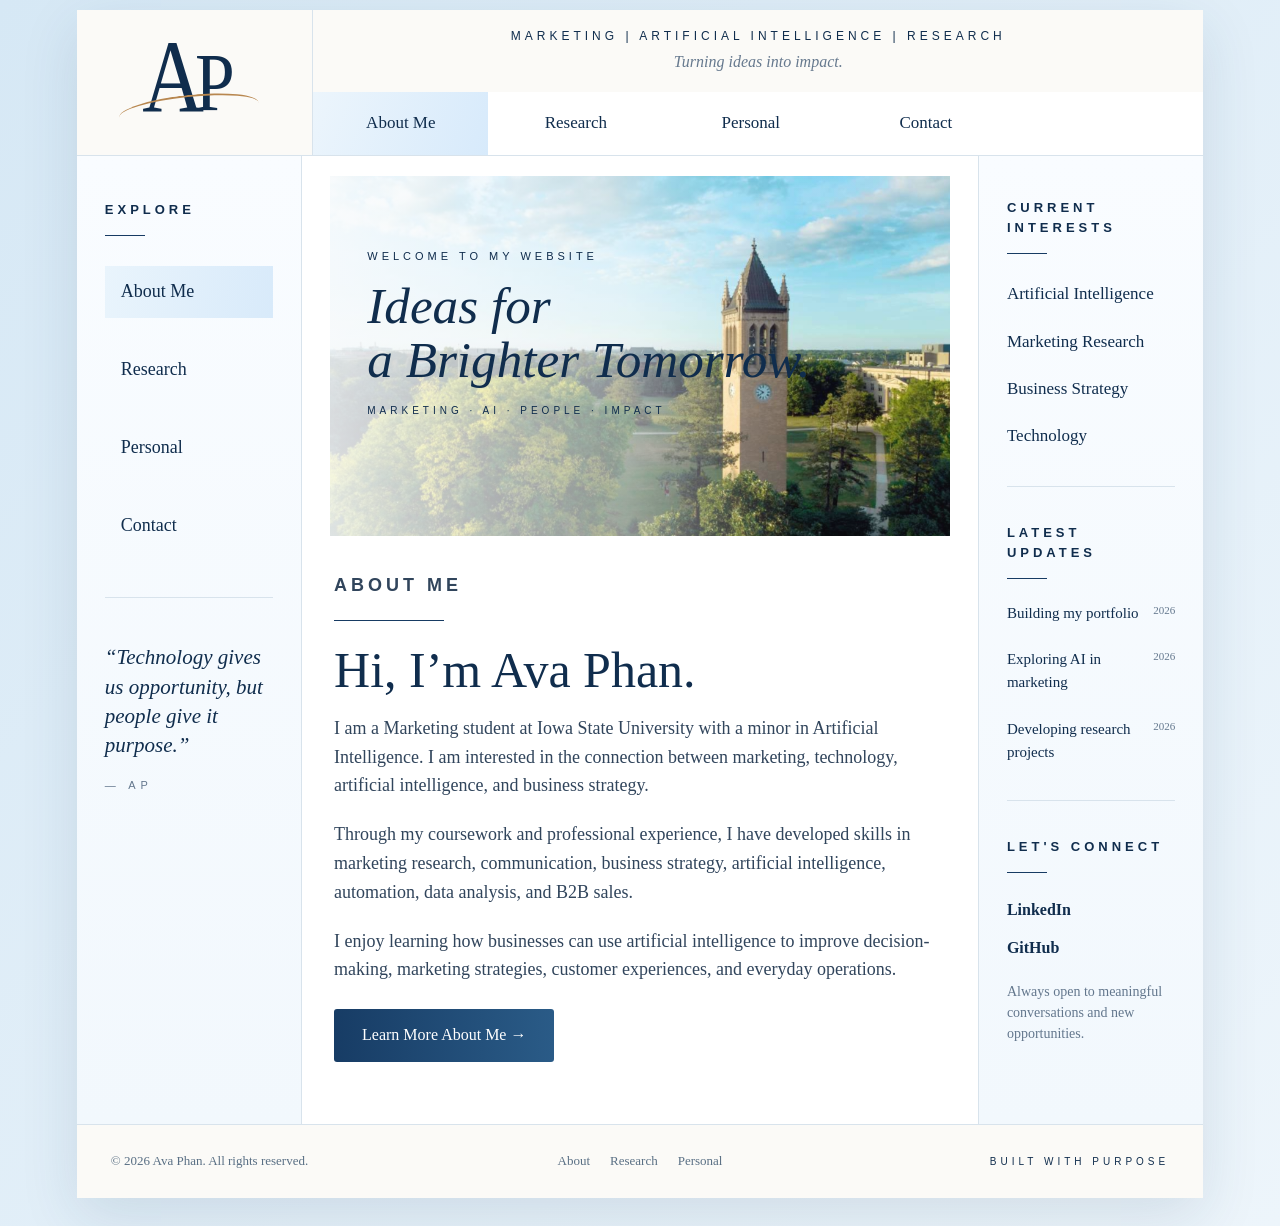
==== commit 401cf8ec: "Delete hero-note section from index.html Removed the hero-note section with a motivational message." ====
--- a/index.html
+++ b/index.html
@@ -148,18 +148,6 @@
     </div>
 
 
-    <div class="hero-note">
-
-        <p>
-            Small ideas
-            <br>
-            can create
-            <br>
-            big change.
-        </p>
-
-    </div>
-
 </section>
 
 
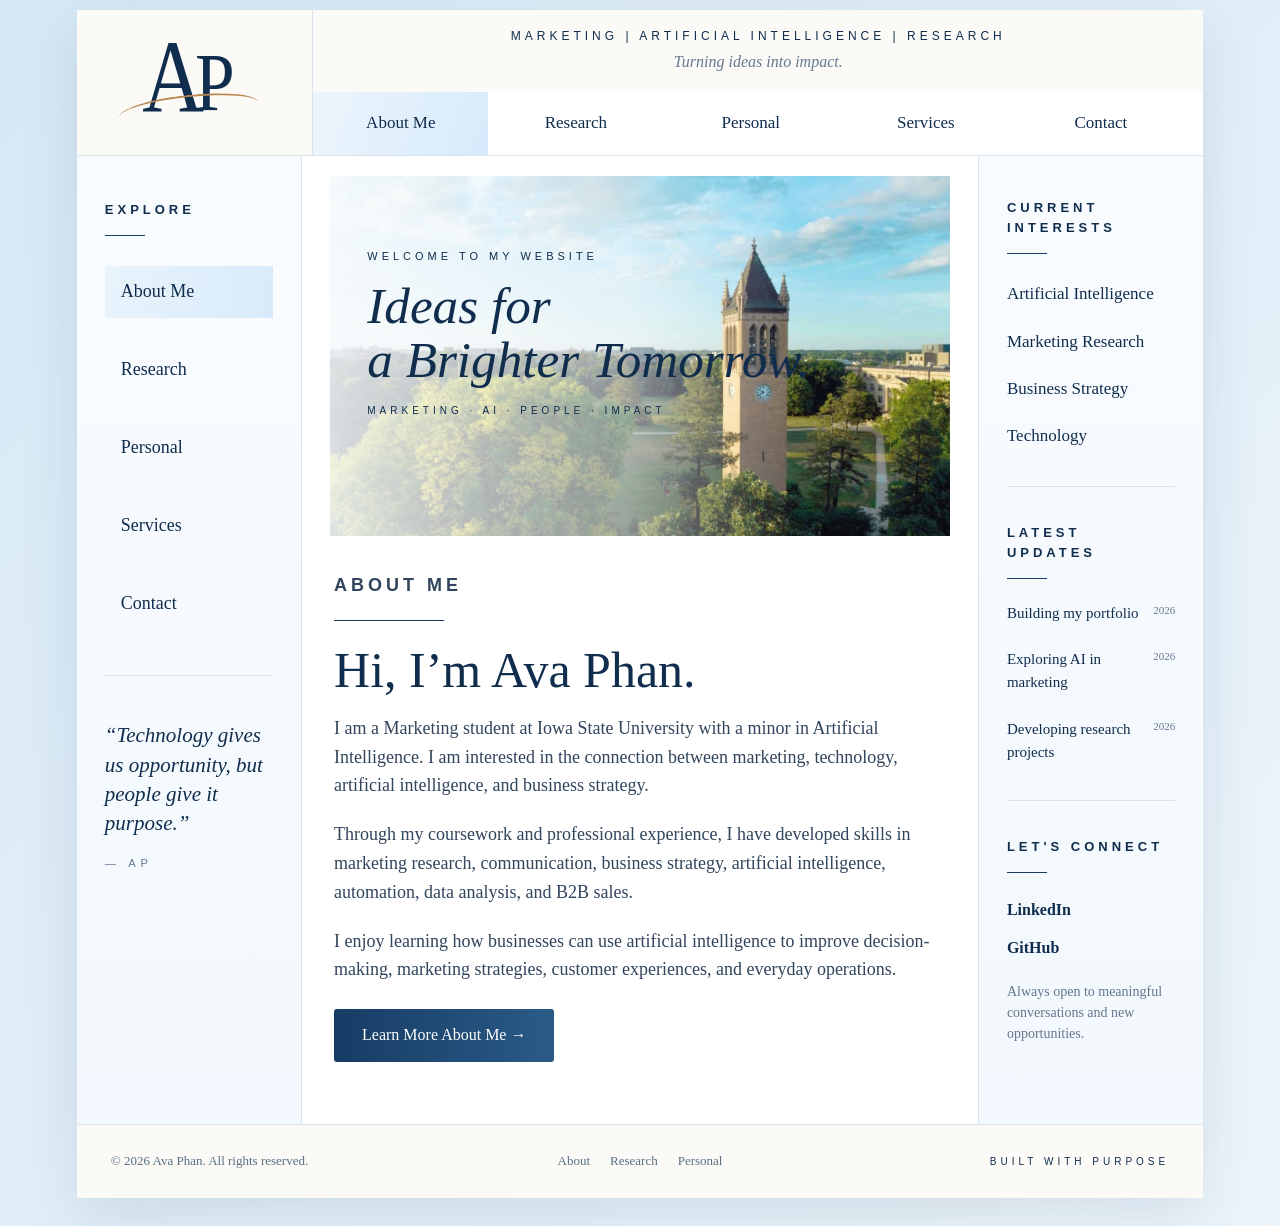
==== commit 11d71260: "Add 'Services' link to index.html" ====
--- a/index.html
+++ b/index.html
@@ -87,6 +87,9 @@
                         <a href="personal.html" class="side-link">
                             Personal
                         </a>
+                        <a href="services.html" class="side-link">
+    Services
+</a>
 
                         <a href="#contact" class="side-link">
                             Contact
@@ -138,7 +141,8 @@
         <h1>
             Ideas for
             <br>
-            a Brighter Tomorrow.
+            a Brighter 
+            Tomorrow.
         </h1>
 
         <p class="hero-keywords">
--- a/style.css
+++ b/style.css
@@ -1260,5 +1260,262 @@
 
         justify-self: center;
     }
-
-}
+   /* =========================================================
+   SERVICES PAGE
+========================================================= */
+
+.services-intro {
+    padding: 55px 10px 50px;
+    border-bottom: 1px solid var(--border);
+}
+
+.services-title {
+    max-width: 700px;
+    margin-bottom: 25px;
+
+    color: var(--deep-navy);
+
+    font-size: clamp(44px, 5vw, 68px);
+    font-weight: 400;
+    font-style: italic;
+
+    line-height: 1.05;
+}
+
+.services-description {
+    max-width: 760px;
+
+    color: #425a72;
+
+    font-size: 18px;
+    line-height: 1.7;
+}
+
+
+/* SERVICE CARDS */
+
+.service-card {
+    display: grid;
+
+    grid-template-columns: 90px 1fr;
+
+    gap: 25px;
+
+    padding: 42px 10px;
+
+    border-bottom: 1px solid var(--border);
+
+    transition:
+        background 0.3s ease,
+        padding 0.3s ease;
+}
+
+.service-card:hover {
+    background: #f5f9fd;
+
+    padding-left: 25px;
+    padding-right: 25px;
+}
+
+
+.service-number {
+    color: #8ba2b8;
+
+    font-family:
+        Arial,
+        Helvetica,
+        sans-serif;
+
+    font-size: 12px;
+
+    letter-spacing: 3px;
+
+    padding-top: 7px;
+}
+
+
+.service-category {
+    margin-bottom: 9px;
+
+    color: var(--blue);
+
+    font-family:
+        Arial,
+        Helvetica,
+        sans-serif;
+
+    font-size: 10px;
+
+    font-weight: 700;
+
+    letter-spacing: 4px;
+}
+
+
+.service-content h2 {
+    margin-bottom: 13px;
+
+    color: var(--deep-navy);
+
+    font-size: 34px;
+
+    font-weight: 400;
+}
+
+
+.service-content > p {
+    max-width: 670px;
+
+    color: #4d6379;
+
+    font-size: 17px;
+
+    line-height: 1.65;
+}
+
+
+/* SERVICE TAGS */
+
+.service-tags {
+    display: flex;
+
+    flex-wrap: wrap;
+
+    gap: 9px;
+
+    margin-top: 22px;
+}
+
+
+.service-tags span {
+    padding: 7px 12px;
+
+    border: 1px solid #ccdce8;
+
+    background: #f7fbfe;
+
+    color: var(--deep-navy);
+
+    font-family:
+        Arial,
+        Helvetica,
+        sans-serif;
+
+    font-size: 10px;
+
+    letter-spacing: 1px;
+}
+
+
+/* APPROACH SIDEBAR */
+
+.approach-list {
+    margin-top: 27px;
+}
+
+
+.approach-list div {
+    display: grid;
+
+    grid-template-columns: 35px 1fr;
+
+    align-items: center;
+
+    padding: 13px 0;
+
+    border-bottom: 1px solid #e1eaf1;
+}
+
+
+.approach-list span {
+    color: #8aa0b5;
+
+    font-family:
+        Arial,
+        Helvetica,
+        sans-serif;
+
+    font-size: 9px;
+
+    letter-spacing: 2px;
+}
+
+
+.approach-list p {
+    color: var(--deep-navy);
+
+    font-size: 16px;
+}
+
+
+/* CALL TO ACTION */
+
+.services-cta {
+    margin-top: 35px;
+
+    padding: 48px 40px;
+
+    background:
+        linear-gradient(
+            135deg,
+            #f0f7fc,
+            #e1eff9
+        );
+}
+
+
+.services-cta h2 {
+    margin: 15px 0;
+
+    color: var(--deep-navy);
+
+    font-size: 38px;
+
+    font-weight: 400;
+}
+
+
+.services-cta > p {
+    max-width: 650px;
+
+    margin-bottom: 25px;
+
+    color: #4b6278;
+
+    font-size: 17px;
+
+    line-height: 1.6;
+}
+
+
+/* MOBILE SERVICES */
+
+@media screen and (max-width: 760px) {
+
+    .services-intro {
+        padding: 35px 5px;
+    }
+
+
+    .service-card {
+        grid-template-columns: 1fr;
+
+        gap: 10px;
+
+        padding: 30px 5px;
+    }
+
+
+    .service-card:hover {
+        padding-left: 10px;
+        padding-right: 10px;
+    }
+
+
+    .services-cta {
+        padding: 35px 25px;
+    }
+
+}
+
+}
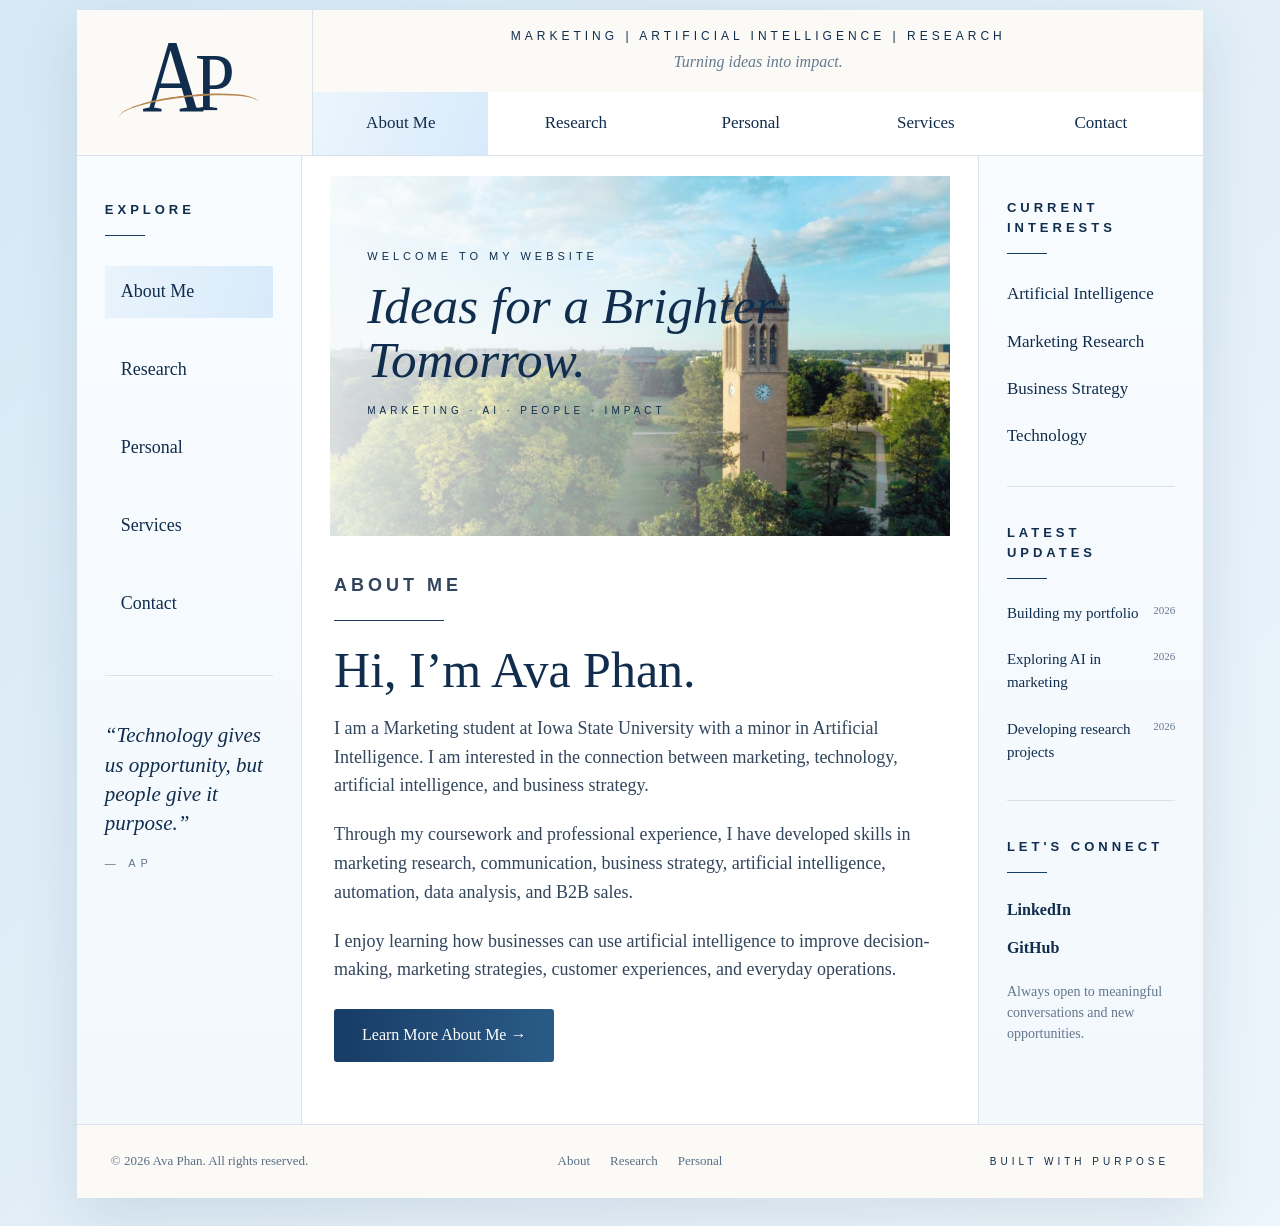
==== commit 01e5d74f: "Refactor hero title into span elements" ====
--- a/index.html
+++ b/index.html
@@ -138,12 +138,11 @@
             WELCOME TO MY WEBSITE
         </p>
 
-        <h1>
-            Ideas for
-            <br>
-            a Brighter 
-            Tomorrow.
-        </h1>
+        <h1 class="hero-title">
+    <span>Ideas for</span>
+    <span>a Brighter</span>
+    <span>Tomorrow.</span>
+</h1>
 
         <p class="hero-keywords">
             MARKETING · AI · PEOPLE · IMPACT
